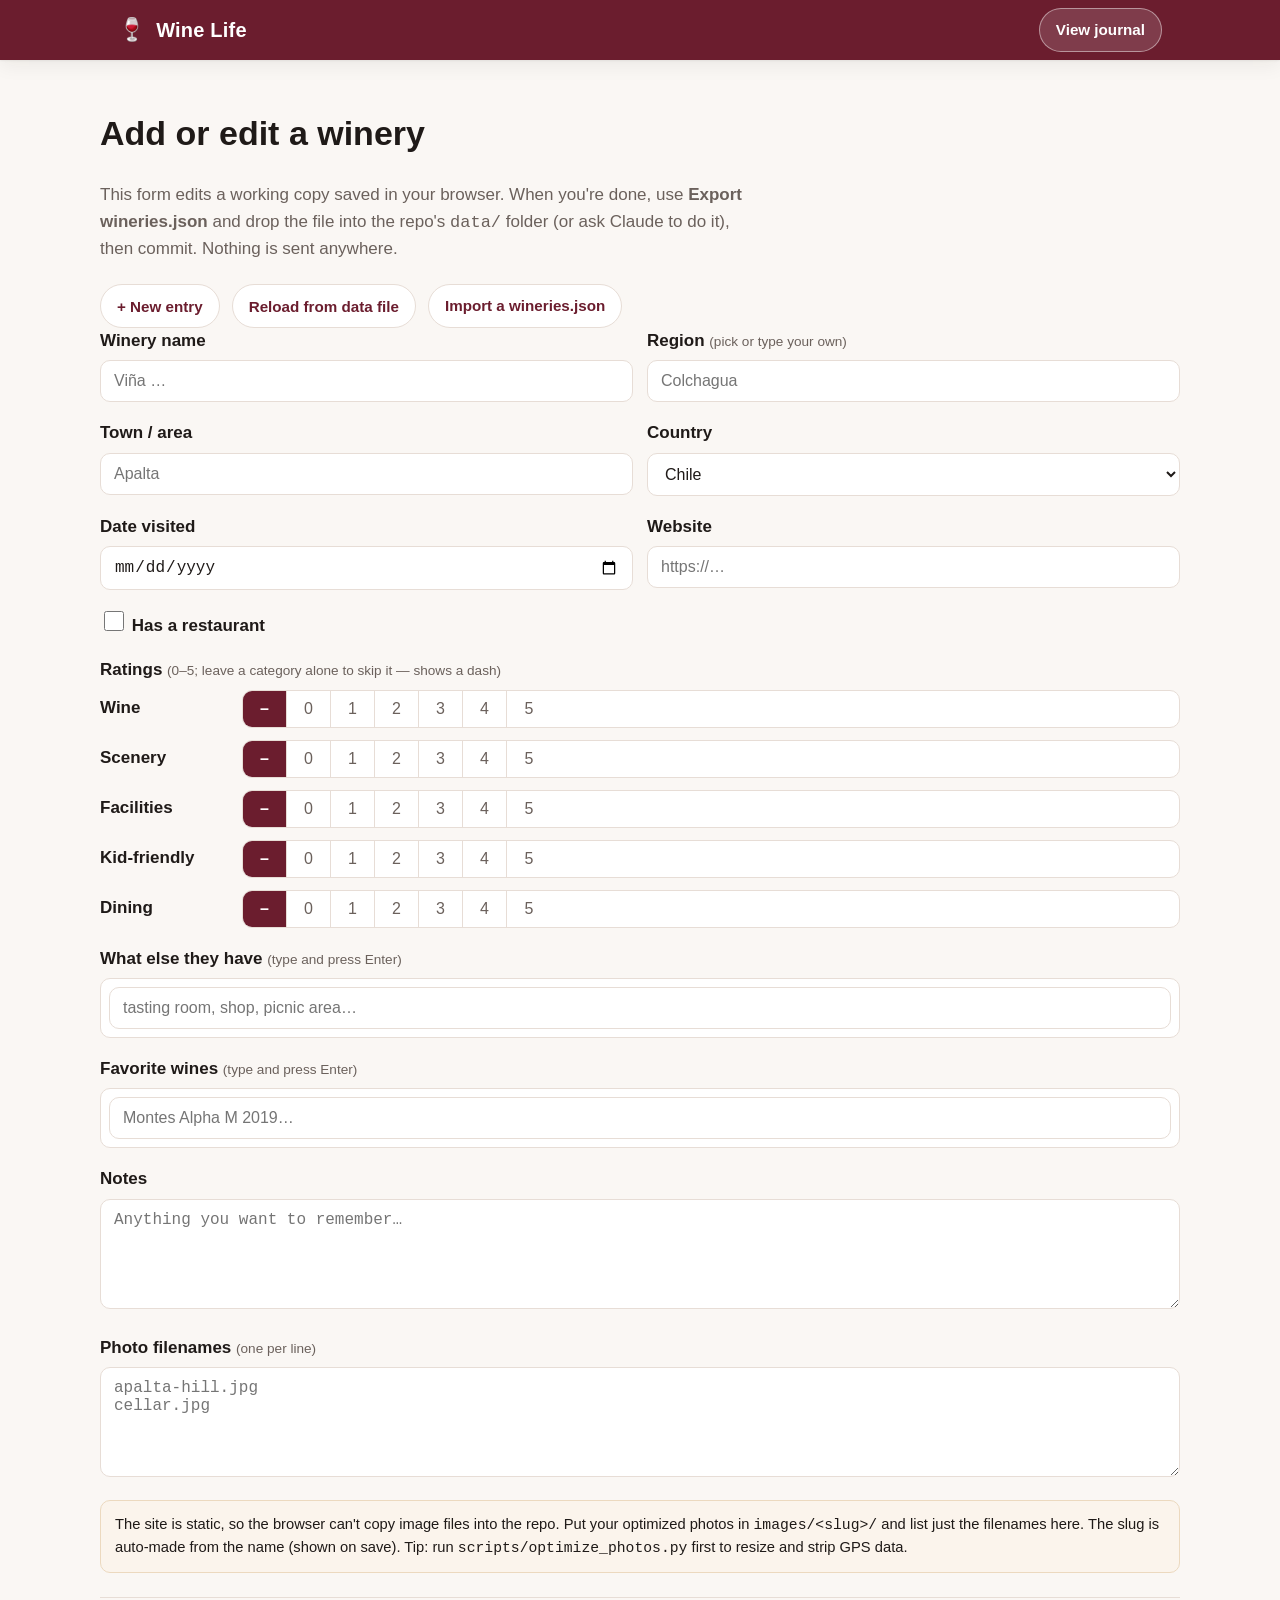
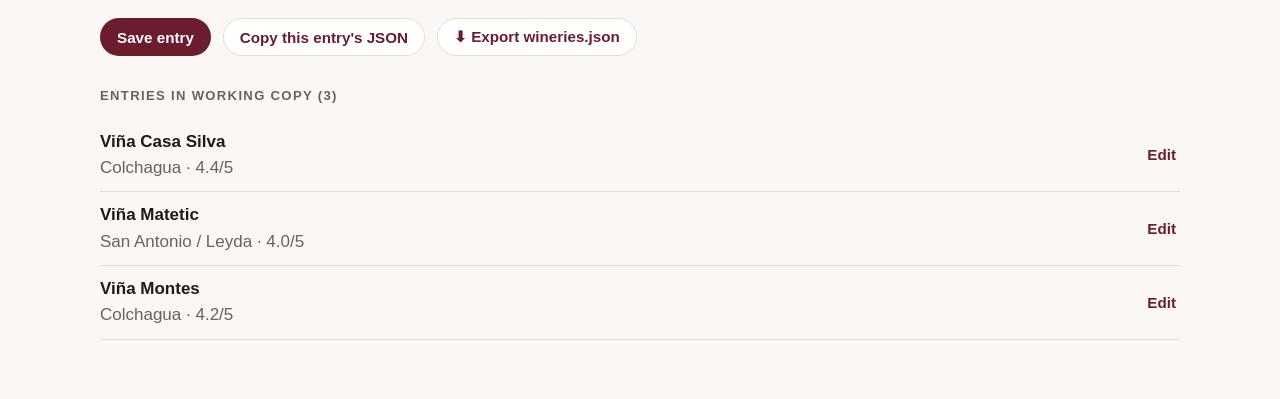
==== editor.html @ b7ec0c11 "Wine Life: personal winery journal (Phase 1 shell) Static GitHub Pages site: card grid with auto-ave" ====
<!DOCTYPE html>
<html lang="en">
<head>
  <meta charset="utf-8" />
  <meta name="viewport" content="width=device-width, initial-scale=1" />
  <meta name="robots" content="noindex, nofollow" />
  <title>Add / Edit — Wine Life</title>
  <link rel="stylesheet" href="css/styles.css" />
</head>
<body>
  <header class="site-header">
    <div class="wrap header-inner">
      <a class="brand" href="index.html">
        <span class="brand-mark">🍷</span>
        <span class="brand-text">Wine Life</span>
      </a>
      <a class="btn btn-ghost" href="index.html">View journal</a>
    </div>
  </header>

  <main class="wrap editor-main">
    <h1>Add or edit a winery</h1>
    <p class="editor-intro">
      This form edits a working copy saved in your browser. When you're done, use
      <strong>Export wineries.json</strong> and drop the file into the repo's
      <code>data/</code> folder (or ask Claude to do it), then commit. Nothing is sent anywhere.
    </p>

    <div class="editor-actions" style="margin-top:0;border-top:none;padding-top:0;">
      <button id="new-btn" class="btn btn-secondary" type="button">+ New entry</button>
      <button id="reload-btn" class="btn btn-secondary" type="button">Reload from data file</button>
      <label class="btn btn-secondary" style="cursor:pointer;">
        Import a wineries.json
        <input id="import-file" type="file" accept="application/json,.json" hidden />
      </label>
    </div>

    <form id="form" autocomplete="off">
      <input type="hidden" id="editing-slug" />

      <div class="field-row">
        <div class="field">
          <label for="f-name">Winery name</label>
          <input id="f-name" type="text" required placeholder="Viña …" />
        </div>
        <div class="field">
          <label for="f-region">Region <span class="hint">(pick or type your own)</span></label>
          <input id="f-region" type="text" list="region-list" placeholder="Colchagua" />
          <datalist id="region-list"></datalist>
        </div>
      </div>

      <div class="field-row">
        <div class="field">
          <label for="f-town">Town / area</label>
          <input id="f-town" type="text" placeholder="Apalta" />
        </div>
        <div class="field">
          <label for="f-country">Country</label>
          <select id="f-country">
            <option value="Chile">Chile</option>
            <option value="Argentina">Argentina</option>
            <option value="Other">Other</option>
          </select>
        </div>
      </div>

      <div class="field-row">
        <div class="field">
          <label for="f-visited">Date visited</label>
          <input id="f-visited" type="date" />
        </div>
        <div class="field">
          <label for="f-website">Website</label>
          <input id="f-website" type="url" placeholder="https://…" />
        </div>
      </div>

      <div class="field">
        <label class="toggle"><input id="f-has-restaurant" type="checkbox" /> Has a restaurant</label>
      </div>

      <div class="field">
        <label>Ratings <span class="hint">(0–5; leave a category alone to skip it — shows a dash)</span></label>
        <div id="ratings"></div>
      </div>

      <div class="field">
        <label for="f-amenities-input">What else they have <span class="hint">(type and press Enter)</span></label>
        <div class="chip-input" id="amenities-chips">
          <input id="f-amenities-input" type="text" placeholder="tasting room, shop, picnic area…" />
        </div>
      </div>

      <div class="field">
        <label for="f-favs-input">Favorite wines <span class="hint">(type and press Enter)</span></label>
        <div class="chip-input" id="favs-chips">
          <input id="f-favs-input" type="text" placeholder="Montes Alpha M 2019…" />
        </div>
      </div>

      <div class="field">
        <label for="f-notes">Notes</label>
        <textarea id="f-notes" placeholder="Anything you want to remember…"></textarea>
      </div>

      <div class="field">
        <label for="f-photos">Photo filenames <span class="hint">(one per line)</span></label>
        <textarea id="f-photos" placeholder="apalta-hill.jpg&#10;cellar.jpg"></textarea>
        <div class="note-box">
          The site is static, so the browser can't copy image files into the repo.
          Put your optimized photos in <code>images/&lt;slug&gt;/</code> and list just the
          filenames here. The slug is auto-made from the name (shown on save).
          Tip: run <code>scripts/optimize_photos.py</code> first to resize and strip GPS data.
        </div>
      </div>

      <div class="editor-actions">
        <button id="save-btn" class="btn btn-primary" type="submit">Save entry</button>
        <button id="copy-entry-btn" class="btn btn-secondary" type="button">Copy this entry's JSON</button>
        <button id="export-btn" class="btn btn-secondary" type="button">⬇ Export wineries.json</button>
        <button id="delete-btn" class="link-btn" type="button" hidden>Delete this entry</button>
      </div>
    </form>

    <section class="list-panel">
      <h3 class="panel-title">Entries in working copy (<span id="entry-count">0</span>)</h3>
      <div id="entry-list"></div>
    </section>
  </main>

  <script src="js/data.js"></script>
  <script src="js/editor.js"></script>
</body>
</html>
---- css/styles.css ----
/* Wine Life - styles. Mobile-first, high-contrast, readable. */

:root {
  --bg: #faf7f4;
  --surface: #ffffff;
  --ink: #1f1a18;
  --muted: #6b615c;
  --line: #e7ddd6;
  --wine: #6b1d2e;       /* deep burgundy */
  --wine-bright: #8c2740;
  --gold: #b08328;
  --good: #4f7a3f;
  --shadow: 0 1px 2px rgba(0,0,0,.06), 0 6px 18px rgba(31,26,24,.06);
  --radius: 14px;
}

* { box-sizing: border-box; }

html { -webkit-text-size-adjust: 100%; }

body {
  margin: 0;
  background: var(--bg);
  color: var(--ink);
  font: 17px/1.55 -apple-system, BlinkMacSystemFont, "Segoe UI", Roboto, Helvetica, Arial, sans-serif;
}

.wrap { width: 100%; max-width: 1080px; margin: 0 auto; padding: 0 18px; }

a { color: var(--wine); }

/* Header / footer ---------------------------------------------------------- */

.site-header {
  position: sticky; top: 0; z-index: 5;
  background: var(--wine);
  color: #fff;
  box-shadow: var(--shadow);
}
.header-inner { display: flex; align-items: center; justify-content: space-between; height: 60px; }
.brand { display: inline-flex; align-items: center; gap: 10px; color: #fff; text-decoration: none; font-weight: 700; font-size: 1.25rem; letter-spacing: .2px; }
.brand-mark { font-size: 1.4rem; }
.btn { display: inline-flex; align-items: center; gap: 6px; border-radius: 999px; padding: 9px 16px; font-weight: 600; font-size: .95rem; text-decoration: none; cursor: pointer; border: 1px solid transparent; }
.btn-ghost { background: rgba(255,255,255,.14); color: #fff; border-color: rgba(255,255,255,.45); }
.btn-ghost:hover { background: rgba(255,255,255,.24); }
.btn-primary { background: var(--wine); color: #fff; }
.btn-primary:hover { background: var(--wine-bright); }
.btn-secondary { background: #fff; color: var(--wine); border-color: var(--line); }

.site-footer { margin: 48px 0 28px; color: var(--muted); font-size: .9rem; text-align: center; }

/* Controls ----------------------------------------------------------------- */

.controls { margin: 22px 0 8px; }
.search {
  width: 100%; padding: 13px 15px; font-size: 1.05rem;
  border: 1px solid var(--line); border-radius: var(--radius);
  background: var(--surface); color: var(--ink); box-shadow: var(--shadow);
}
.search:focus, select:focus, input:focus, textarea:focus { outline: 3px solid rgba(140,39,64,.25); outline-offset: 1px; }

.control-row { display: flex; flex-wrap: wrap; gap: 12px; margin-top: 12px; }
.control { display: flex; flex-direction: column; gap: 4px; font-size: .8rem; color: var(--muted); font-weight: 600; }
.control select {
  font-size: 1rem; padding: 9px 11px; border: 1px solid var(--line);
  border-radius: 10px; background: var(--surface); color: var(--ink); min-width: 120px;
}

.result-count { color: var(--muted); font-size: .9rem; margin: 14px 2px 10px; }
.empty, .load-error { color: var(--muted); padding: 30px 4px; }
.load-error { color: var(--wine); }

/* Grid --------------------------------------------------------------------- */

.grid { display: grid; grid-template-columns: 1fr; gap: 16px; }
@media (min-width: 620px) { .grid { grid-template-columns: 1fr 1fr; } }
@media (min-width: 920px) { .grid { grid-template-columns: 1fr 1fr 1fr; } }

.card {
  display: flex; flex-direction: column; background: var(--surface);
  border: 1px solid var(--line); border-radius: var(--radius);
  overflow: hidden; text-decoration: none; color: inherit;
  box-shadow: var(--shadow); transition: transform .08s ease, box-shadow .12s ease;
}
.card:hover { transform: translateY(-2px); box-shadow: 0 2px 4px rgba(0,0,0,.08), 0 12px 26px rgba(31,26,24,.10); }

.thumb { aspect-ratio: 16 / 10; background: #efe7e1; display: flex; align-items: center; justify-content: center; }
.thumb img { width: 100%; height: 100%; object-fit: cover; display: block; }
.thumb-empty {
  background: linear-gradient(135deg, var(--wine), var(--wine-bright));
  color: rgba(255,255,255,.92); font-size: 2.6rem; font-weight: 700;
}

.card-body { padding: 14px 15px 16px; display: flex; flex-direction: column; gap: 8px; }
.card-top { display: flex; align-items: flex-start; justify-content: space-between; gap: 10px; }
.card-name { font-size: 1.15rem; margin: 0; line-height: 1.25; }
.card-score { display: flex; align-items: baseline; gap: 2px; color: var(--wine); font-weight: 800; }
.card-score-num { font-size: 1.5rem; }
.card-score-max { font-size: .85rem; color: var(--muted); font-weight: 600; }
.card-meta { margin: 0; color: var(--muted); font-size: .9rem; }

.card-mini { display: flex; flex-wrap: wrap; gap: 6px; margin-top: 2px; }
.mini-chip { display: inline-flex; align-items: center; gap: 4px; background: #f4ece8; border-radius: 8px; padding: 3px 7px; font-size: .8rem; }
.mini-chip-label { color: var(--muted); font-weight: 700; }
.mini-chip-val { font-weight: 700; color: var(--ink); }

/* Detail ------------------------------------------------------------------- */

#detail-view { padding-bottom: 20px; }
.back-link { display: inline-block; margin: 20px 0 8px; font-weight: 600; text-decoration: none; }
.back-link:hover { text-decoration: underline; }

.detail-head { display: flex; align-items: flex-start; justify-content: space-between; gap: 18px; flex-wrap: wrap; margin: 6px 0 18px; }
.detail-name { margin: 0; font-size: 2rem; line-height: 1.15; }
.detail-meta { margin: 6px 0 2px; color: var(--muted); font-size: 1.05rem; }
.detail-sub { margin: 4px 0 0; color: var(--muted); font-size: .92rem; }
.detail-score {
  background: var(--surface); border: 1px solid var(--line); border-radius: var(--radius);
  padding: 12px 18px; text-align: center; box-shadow: var(--shadow); min-width: 92px;
}
.detail-score-num { font-size: 2.4rem; font-weight: 800; color: var(--wine); }
.detail-score-max { font-size: .95rem; color: var(--muted); font-weight: 600; }
.detail-score-label { display: block; font-size: .72rem; letter-spacing: .12em; text-transform: uppercase; color: var(--muted); margin-top: 2px; }

.panel { background: var(--surface); border: 1px solid var(--line); border-radius: var(--radius); padding: 16px 18px; margin-bottom: 16px; box-shadow: var(--shadow); }
.panel-title { margin: 0 0 12px; font-size: .82rem; letter-spacing: .1em; text-transform: uppercase; color: var(--muted); }
.detail-cols { display: grid; gap: 16px; }
@media (min-width: 720px) { .detail-cols { grid-template-columns: 1fr 1fr; } }

.rating-row { display: grid; grid-template-columns: 120px 1fr 28px; align-items: center; gap: 12px; padding: 6px 0; }
.rating-label { font-weight: 600; }
.rating-track { height: 12px; background: #efe7e1; border-radius: 999px; overflow: hidden; }
.rating-track-empty { background: repeating-linear-gradient(90deg, #efe7e1, #efe7e1 6px, #e7ddd6 6px, #e7ddd6 12px); }
.rating-fill { height: 100%; background: linear-gradient(90deg, var(--wine), var(--gold)); border-radius: 999px; }
.rating-num { text-align: right; font-weight: 700; }
.rating-na { color: var(--muted); font-style: italic; }

.tags { display: flex; flex-wrap: wrap; gap: 8px; }
.tag { background: #f4ece8; color: var(--ink); border-radius: 999px; padding: 5px 12px; font-size: .9rem; }
.fav-list { margin: 0; padding-left: 20px; }
.fav-list li { margin: 4px 0; }
.notes-text { margin: 0; white-space: pre-wrap; line-height: 1.6; }
.muted { color: var(--muted); margin: 0; }

.gallery { display: grid; grid-template-columns: repeat(auto-fill, minmax(140px, 1fr)); gap: 10px; }
.gallery-img { width: 100%; aspect-ratio: 1 / 1; object-fit: cover; border-radius: 10px; cursor: zoom-in; border: 1px solid var(--line); }

/* Lightbox ----------------------------------------------------------------- */

.lightbox { position: fixed; inset: 0; background: rgba(20,12,14,.9); display: flex; align-items: center; justify-content: center; z-index: 20; padding: 24px; }
.lightbox img { max-width: 100%; max-height: 90vh; border-radius: 8px; }
.lightbox-close { position: absolute; top: 16px; right: 20px; background: none; border: none; color: #fff; font-size: 2.4rem; line-height: 1; cursor: pointer; }

/* Editor ------------------------------------------------------------------- */

.editor-main { padding: 24px 0 60px; }
.editor-intro { color: var(--muted); margin: 6px 0 22px; max-width: 70ch; }
.field { margin-bottom: 18px; }
.field > label { display: block; font-weight: 600; margin-bottom: 6px; }
.field .hint { color: var(--muted); font-size: .85rem; font-weight: 400; }
.field input[type="text"], .field input[type="url"], .field input[type="date"], .field textarea, .field select {
  width: 100%; padding: 11px 13px; font-size: 1rem; border: 1px solid var(--line);
  border-radius: 10px; background: var(--surface); color: var(--ink);
}
.field textarea { min-height: 110px; resize: vertical; }
.field-row { display: grid; gap: 14px; }
@media (min-width: 640px) { .field-row { grid-template-columns: 1fr 1fr; } }

.seg { display: inline-flex; border: 1px solid var(--line); border-radius: 10px; overflow: hidden; background: var(--surface); }
.seg button { border: none; background: none; padding: 9px 14px; font-size: 1rem; cursor: pointer; color: var(--muted); border-right: 1px solid var(--line); min-width: 44px; }
.seg button:last-child { border-right: none; }
.seg button.on { background: var(--wine); color: #fff; font-weight: 700; }

.rating-field { display: grid; grid-template-columns: 130px 1fr; align-items: center; gap: 12px; margin-bottom: 12px; }
.rating-field > span { font-weight: 600; }

.chip-input { display: flex; flex-wrap: wrap; gap: 8px; align-items: center; border: 1px solid var(--line); border-radius: 10px; padding: 8px; background: var(--surface); }
.chip-input input { border: none; outline: none; flex: 1; min-width: 140px; font-size: 1rem; padding: 4px; background: none; }
.chip { background: #f4ece8; border-radius: 999px; padding: 4px 10px; font-size: .9rem; display: inline-flex; gap: 6px; align-items: center; }
.chip button { border: none; background: none; cursor: pointer; color: var(--muted); font-size: 1rem; line-height: 1; }

.toggle { display: inline-flex; align-items: center; gap: 10px; font-weight: 600; }
.toggle input { width: 20px; height: 20px; }

.editor-actions { display: flex; flex-wrap: wrap; gap: 12px; margin-top: 24px; padding-top: 20px; border-top: 1px solid var(--line); }
.list-panel { margin-top: 30px; }
.entry-row { display: flex; align-items: center; justify-content: space-between; gap: 10px; padding: 10px 0; border-bottom: 1px solid var(--line); }
.entry-row .entry-actions { display: flex; gap: 8px; }
.link-btn { background: none; border: none; color: var(--wine); cursor: pointer; font-weight: 600; font-size: .95rem; padding: 4px; }
.json-out { width: 100%; min-height: 120px; font-family: ui-monospace, SFMono-Regular, Menlo, monospace; font-size: .85rem; }
.note-box { background: #fbf4ec; border: 1px solid #ecd9bf; border-radius: 10px; padding: 12px 14px; font-size: .92rem; margin: 14px 0; }

@media (prefers-reduced-motion: reduce) { * { transition: none !important; } }
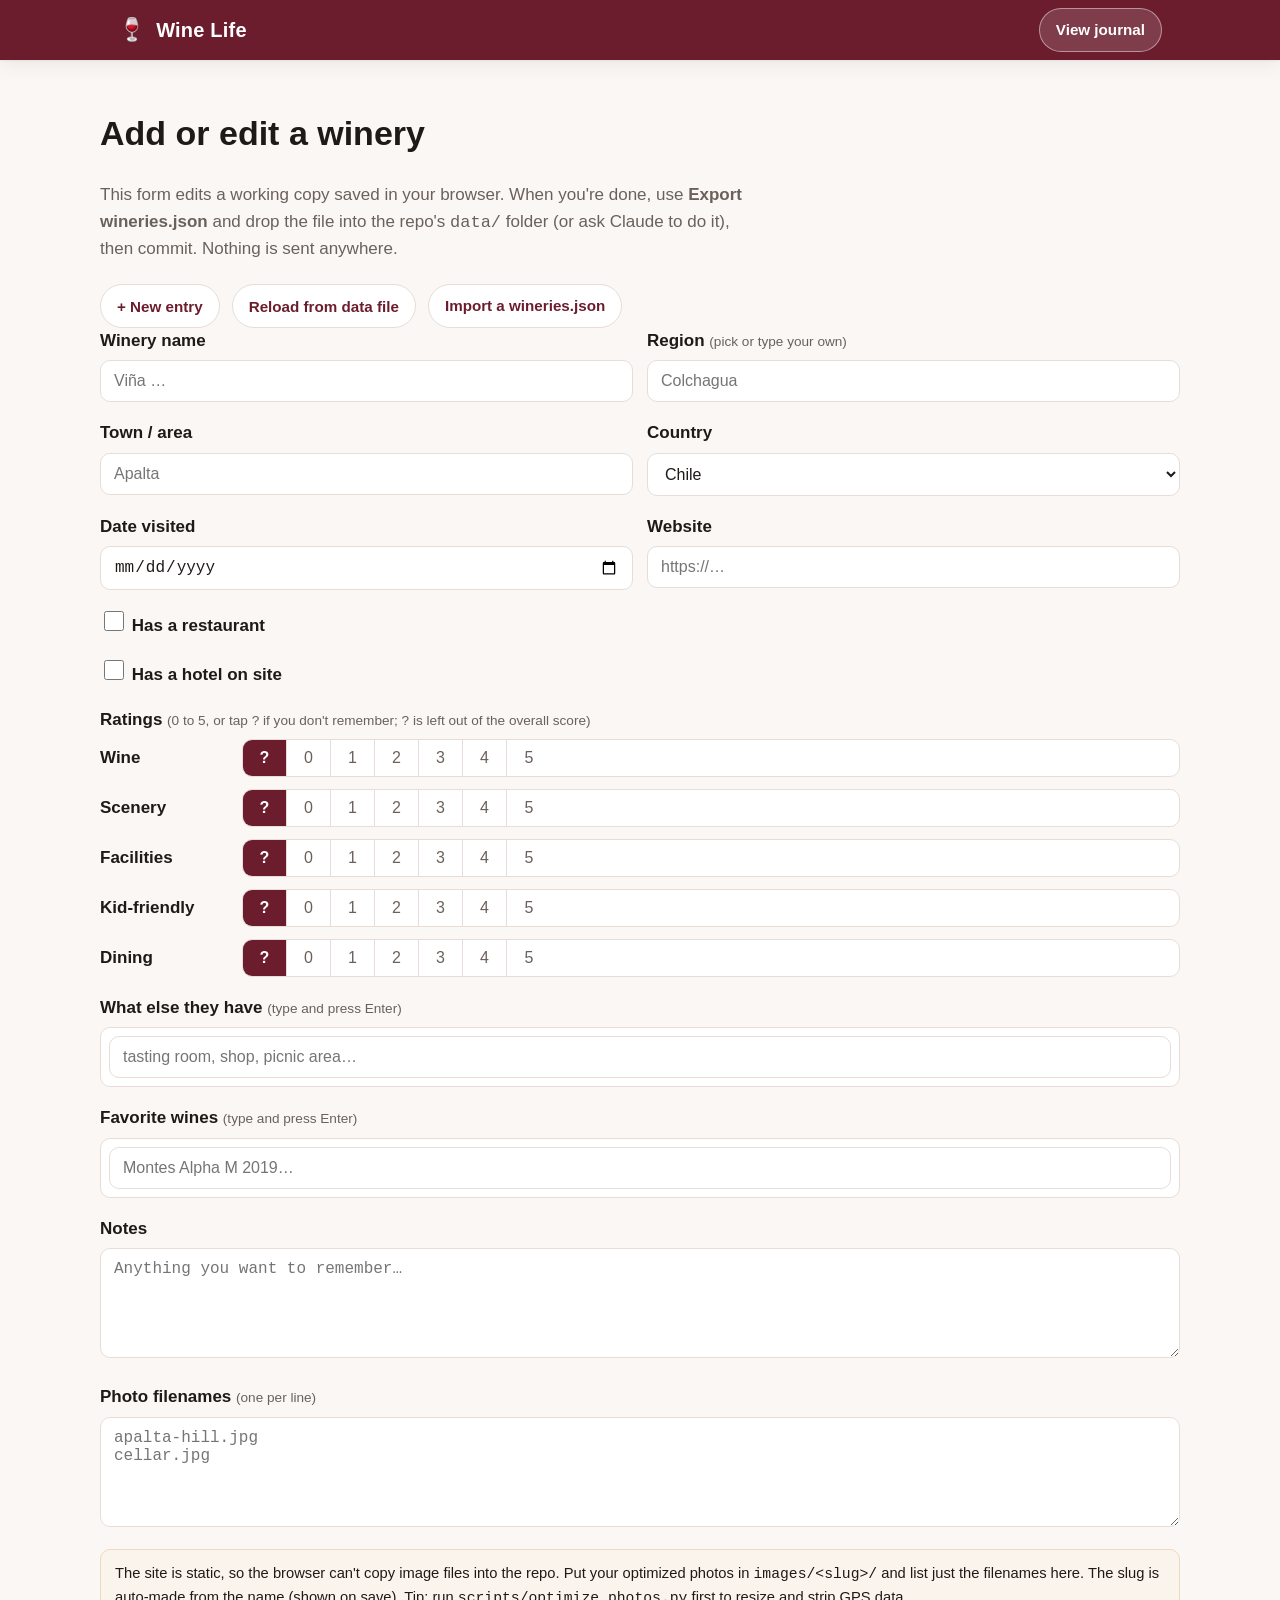
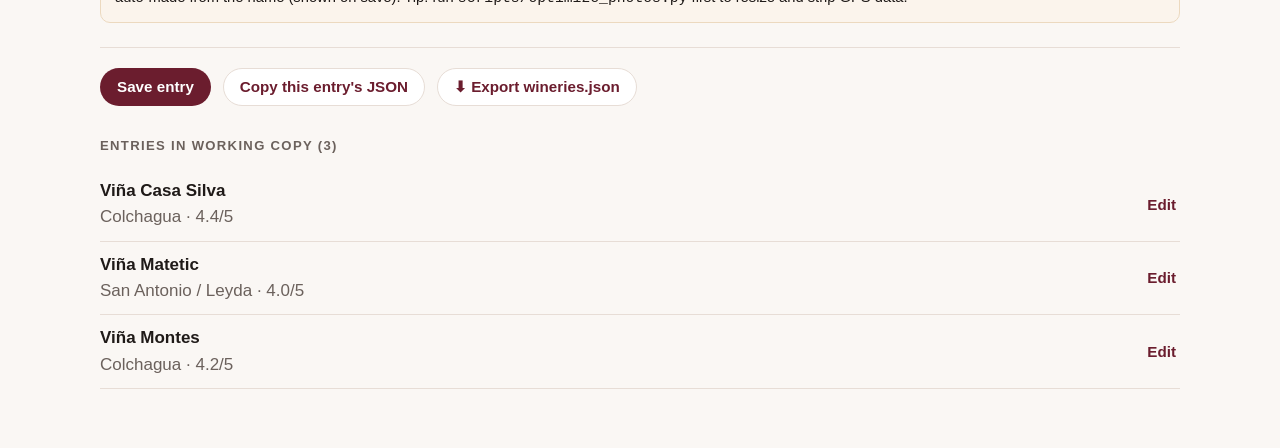
==== commit 187a1b34: "Add hotel filter, full category labels, '?' unknown rating, drop footer - New hasHotel field + Hotel" ====
--- a/editor.html
+++ b/editor.html
@@ -81,7 +81,11 @@
       </div>
 
       <div class="field">
-        <label>Ratings <span class="hint">(0–5; leave a category alone to skip it — shows a dash)</span></label>
+        <label class="toggle"><input id="f-has-hotel" type="checkbox" /> Has a hotel on site</label>
+      </div>
+
+      <div class="field">
+        <label>Ratings <span class="hint">(0 to 5, or tap ? if you don't remember; ? is left out of the overall score)</span></label>
         <div id="ratings"></div>
       </div>
 
--- a/css/styles.css
+++ b/css/styles.css
@@ -16,6 +16,9 @@
 
 * { box-sizing: border-box; }
 
+/* The hidden attribute must always win over class display rules (e.g. .lightbox). */
+[hidden] { display: none !important; }
+
 html { -webkit-text-size-adjust: 100%; }
 
 body {
@@ -99,10 +102,14 @@
 .card-score-max { font-size: .85rem; color: var(--muted); font-weight: 600; }
 .card-meta { margin: 0; color: var(--muted); font-size: .9rem; }
 
-.card-mini { display: flex; flex-wrap: wrap; gap: 6px; margin-top: 2px; }
-.mini-chip { display: inline-flex; align-items: center; gap: 4px; background: #f4ece8; border-radius: 8px; padding: 3px 7px; font-size: .8rem; }
-.mini-chip-label { color: var(--muted); font-weight: 700; }
-.mini-chip-val { font-weight: 700; color: var(--ink); }
+.card-mini { display: flex; flex-wrap: wrap; gap: 6px; margin-top: 4px; }
+.mini-chip { display: inline-flex; align-items: center; gap: 5px; background: #f4ece8; border-radius: 8px; padding: 3px 9px; font-size: .82rem; }
+.mini-chip-label { color: var(--muted); font-weight: 600; }
+.mini-chip-val { font-weight: 800; color: var(--wine); }
+.mini-chip-muted .mini-chip-val { color: var(--muted); }
+
+.badges { display: flex; flex-wrap: wrap; gap: 8px; margin-top: 10px; }
+.badge { background: #f4ece8; border-radius: 999px; padding: 5px 13px; font-size: .9rem; font-weight: 600; }
 
 /* Detail ------------------------------------------------------------------- */
 
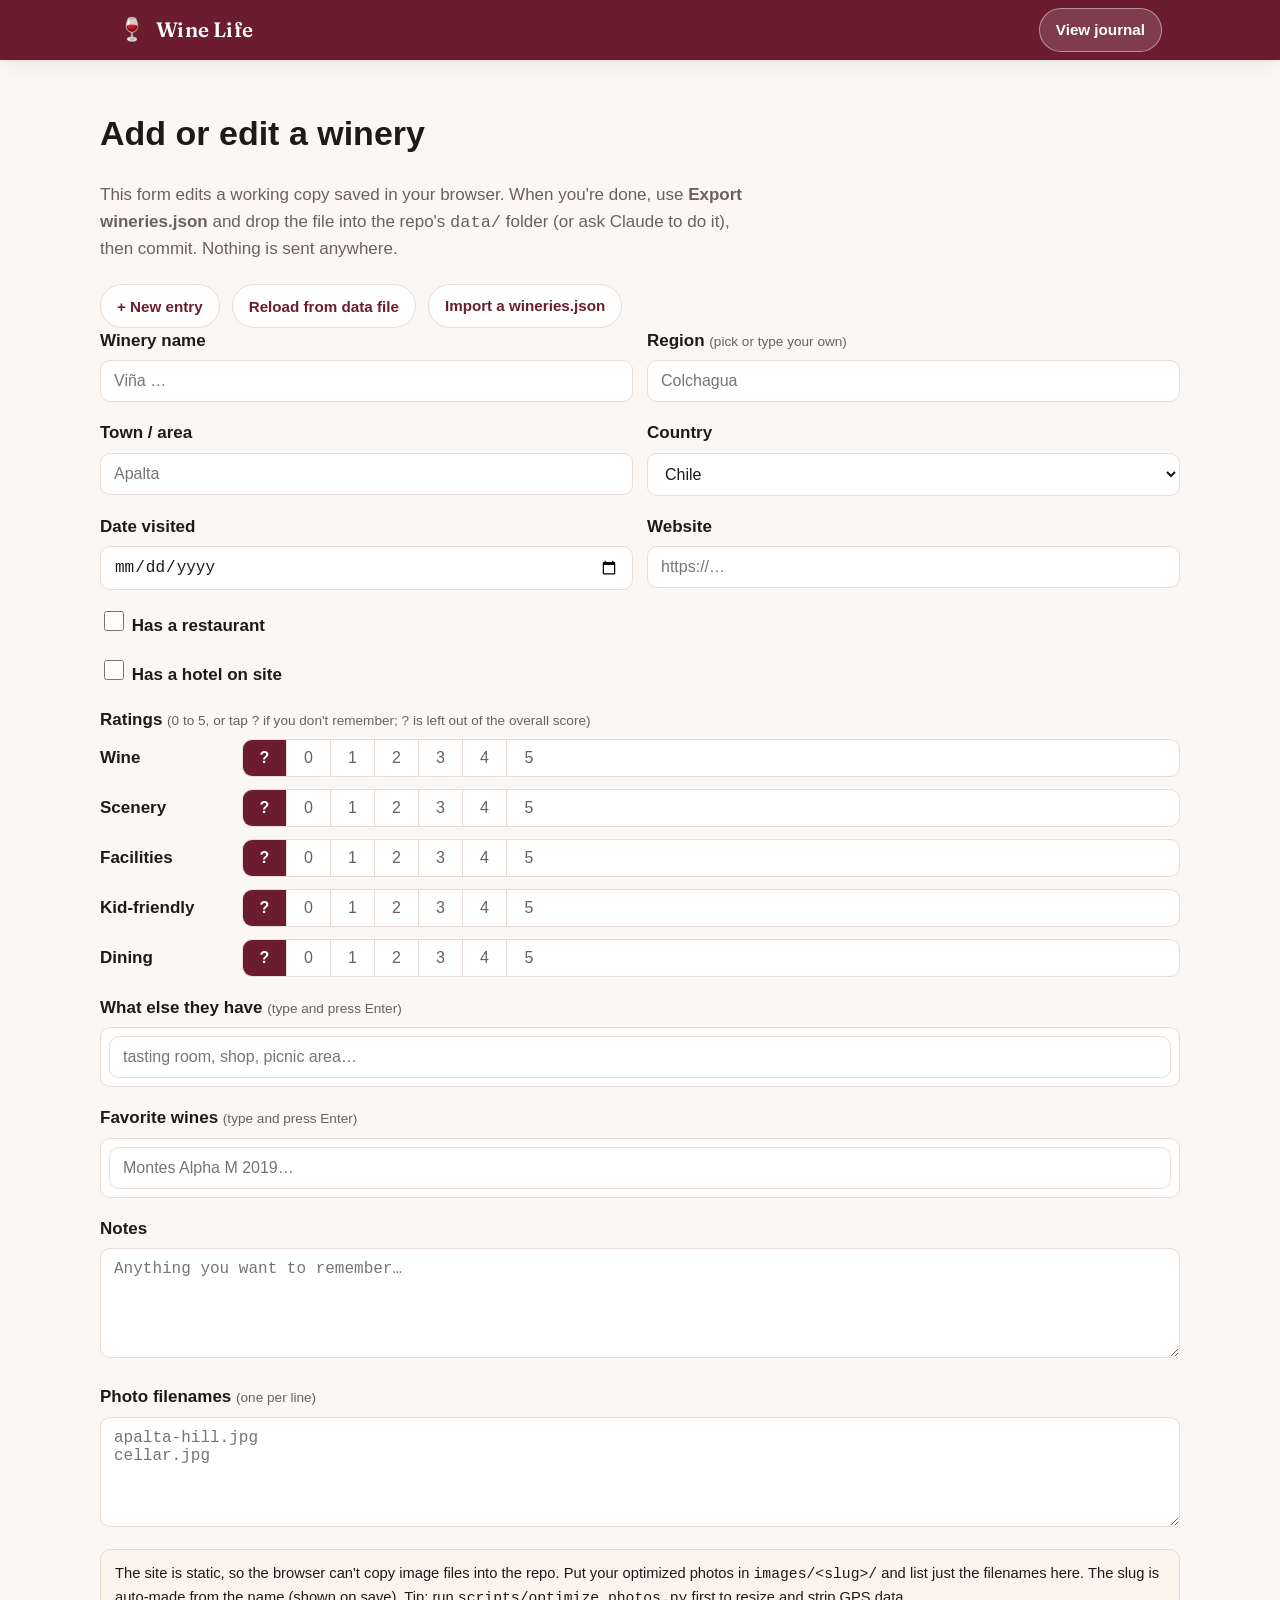
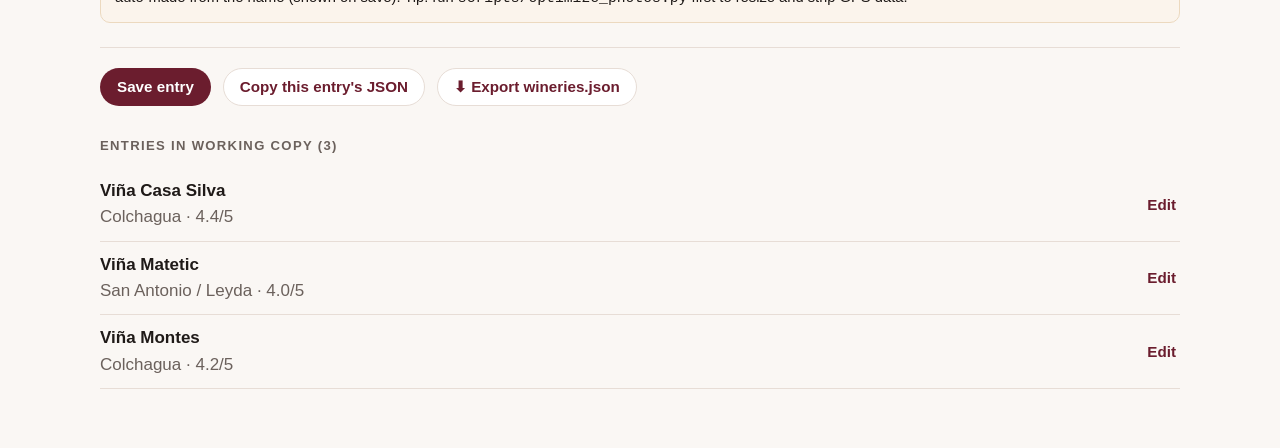
==== commit 89d1366f: "Design upgrades: photo-hero cards, editorial polish, radar chart, map view - Photo-hero cards: full-" ====
--- a/editor.html
+++ b/editor.html
@@ -5,6 +5,9 @@
   <meta name="viewport" content="width=device-width, initial-scale=1" />
   <meta name="robots" content="noindex, nofollow" />
   <title>Add / Edit — Wine Life</title>
+  <link rel="preconnect" href="https://fonts.googleapis.com" />
+  <link rel="preconnect" href="https://fonts.gstatic.com" crossorigin />
+  <link rel="stylesheet" href="https://fonts.googleapis.com/css2?family=Fraunces:opsz,wght@9..144,500;9..144,600;9..144,700&display=swap" />
   <link rel="stylesheet" href="css/styles.css" />
 </head>
 <body>
--- a/css/styles.css
+++ b/css/styles.css
@@ -12,6 +12,8 @@
   --good: #4f7a3f;
   --shadow: 0 1px 2px rgba(0,0,0,.06), 0 6px 18px rgba(31,26,24,.06);
   --radius: 14px;
+  --accent: var(--wine);
+  --display: "Fraunces", "Iowan Old Style", "Palatino Linotype", Palatino, Georgia, serif;
 }
 
 * { box-sizing: border-box; }
@@ -41,7 +43,8 @@
   box-shadow: var(--shadow);
 }
 .header-inner { display: flex; align-items: center; justify-content: space-between; height: 60px; }
-.brand { display: inline-flex; align-items: center; gap: 10px; color: #fff; text-decoration: none; font-weight: 700; font-size: 1.25rem; letter-spacing: .2px; }
+.brand { display: inline-flex; align-items: center; gap: 10px; color: #fff; text-decoration: none; font-weight: 700; font-size: 1.3rem; letter-spacing: .2px; }
+.brand-text { font-family: var(--display); font-weight: 600; }
 .brand-mark { font-size: 1.4rem; }
 .btn { display: inline-flex; align-items: center; gap: 6px; border-radius: 999px; padding: 9px 16px; font-weight: 600; font-size: .95rem; text-decoration: none; cursor: pointer; border: 1px solid transparent; }
 .btn-ghost { background: rgba(255,255,255,.14); color: #fff; border-color: rgba(255,255,255,.45); }
@@ -55,11 +58,16 @@
 /* Controls ----------------------------------------------------------------- */
 
 .controls { margin: 22px 0 8px; }
+.controls-top { display: flex; gap: 12px; align-items: stretch; }
 .search {
-  width: 100%; padding: 13px 15px; font-size: 1.05rem;
+  flex: 1; min-width: 0; padding: 13px 15px; font-size: 1.05rem;
   border: 1px solid var(--line); border-radius: var(--radius);
   background: var(--surface); color: var(--ink); box-shadow: var(--shadow);
 }
+
+.view-toggle { display: inline-flex; background: var(--surface); border: 1px solid var(--line); border-radius: var(--radius); padding: 3px; box-shadow: var(--shadow); }
+.view-btn { border: none; background: none; padding: 0 16px; border-radius: 11px; font-size: .95rem; font-weight: 600; color: var(--muted); cursor: pointer; }
+.view-btn.on { background: var(--wine); color: #fff; }
 .search:focus, select:focus, input:focus, textarea:focus { outline: 3px solid rgba(140,39,64,.25); outline-offset: 1px; }
 
 .control-row { display: flex; flex-wrap: wrap; gap: 12px; margin-top: 12px; }
@@ -87,20 +95,28 @@
 }
 .card:hover { transform: translateY(-2px); box-shadow: 0 2px 4px rgba(0,0,0,.08), 0 12px 26px rgba(31,26,24,.10); }
 
-.thumb { aspect-ratio: 16 / 10; background: #efe7e1; display: flex; align-items: center; justify-content: center; }
-.thumb img { width: 100%; height: 100%; object-fit: cover; display: block; }
-.thumb-empty {
-  background: linear-gradient(135deg, var(--wine), var(--wine-bright));
-  color: rgba(255,255,255,.92); font-size: 2.6rem; font-weight: 700;
-}
-
-.card-body { padding: 14px 15px 16px; display: flex; flex-direction: column; gap: 8px; }
-.card-top { display: flex; align-items: flex-start; justify-content: space-between; gap: 10px; }
-.card-name { font-size: 1.15rem; margin: 0; line-height: 1.25; }
-.card-score { display: flex; align-items: baseline; gap: 2px; color: var(--wine); font-weight: 800; }
-.card-score-num { font-size: 1.5rem; }
-.card-score-max { font-size: .85rem; color: var(--muted); font-weight: 600; }
-.card-meta { margin: 0; color: var(--muted); font-size: .9rem; }
+/* Photo-hero: full-bleed image with name + score over a gradient scrim. */
+.card-hero { position: relative; aspect-ratio: 16 / 11; background: #efe7e1; overflow: hidden; }
+.card-hero-img { position: absolute; inset: 0; width: 100%; height: 100%; object-fit: cover; display: block; }
+.card-hero-empty { background: linear-gradient(135deg, var(--accent), color-mix(in srgb, var(--accent) 62%, #000)); }
+.card-hero-letter {
+  position: absolute; inset: 0; display: flex; align-items: center; justify-content: center;
+  font-family: var(--display); font-size: 4rem; font-weight: 600; color: rgba(255,255,255,.92);
+}
+.card-hero-scrim { position: absolute; inset: 0; background: linear-gradient(to top, rgba(20,12,14,.82) 0%, rgba(20,12,14,.32) 38%, rgba(20,12,14,0) 64%); }
+.card-hero-badge { position: absolute; top: 10px; right: 10px; display: grid; place-items: center; }
+.card-hero-text { position: absolute; left: 14px; right: 64px; bottom: 11px; color: #fff; }
+.card-name { font-family: var(--display); font-size: 1.32rem; font-weight: 600; margin: 0; line-height: 1.18; color: #fff; text-shadow: 0 1px 6px rgba(0,0,0,.4); }
+.card-meta { margin: 3px 0 0; color: rgba(255,255,255,.85); font-size: .88rem; text-shadow: 0 1px 4px rgba(0,0,0,.4); }
+
+.card-body { padding: 12px 14px 14px; }
+
+/* Score ring gauge ---------------------------------------------------------- */
+.ring-track { stroke: rgba(120,90,80,.18); }
+.card-hero-badge .ring-track { stroke: rgba(255,255,255,.35); }
+.card-hero-badge .ring { filter: drop-shadow(0 1px 3px rgba(0,0,0,.4)); }
+.ring-text { font-weight: 800; font-size: 16px; fill: var(--ink); }
+.card-hero-badge .ring-text { fill: #fff; }
 
 .card-mini { display: flex; flex-wrap: wrap; gap: 6px; margin-top: 4px; }
 .mini-chip { display: inline-flex; align-items: center; gap: 5px; background: #f4ece8; border-radius: 8px; padding: 3px 9px; font-size: .82rem; }
@@ -118,16 +134,29 @@
 .back-link:hover { text-decoration: underline; }
 
 .detail-head { display: flex; align-items: flex-start; justify-content: space-between; gap: 18px; flex-wrap: wrap; margin: 6px 0 18px; }
-.detail-name { margin: 0; font-size: 2rem; line-height: 1.15; }
+.detail-name { margin: 0; font-family: var(--display); font-weight: 600; font-size: 2.2rem; line-height: 1.12; }
 .detail-meta { margin: 6px 0 2px; color: var(--muted); font-size: 1.05rem; }
 .detail-sub { margin: 4px 0 0; color: var(--muted); font-size: .92rem; }
 .detail-score {
   background: var(--surface); border: 1px solid var(--line); border-radius: var(--radius);
-  padding: 12px 18px; text-align: center; box-shadow: var(--shadow); min-width: 92px;
-}
-.detail-score-num { font-size: 2.4rem; font-weight: 800; color: var(--wine); }
-.detail-score-max { font-size: .95rem; color: var(--muted); font-weight: 600; }
-.detail-score-label { display: block; font-size: .72rem; letter-spacing: .12em; text-transform: uppercase; color: var(--muted); margin-top: 2px; }
+  padding: 14px 18px 10px; text-align: center; box-shadow: var(--shadow);
+  display: flex; flex-direction: column; align-items: center; gap: 4px;
+}
+.detail-score .ring-text { font-size: 26px; }
+.detail-score-label { font-size: .72rem; letter-spacing: .12em; text-transform: uppercase; color: var(--muted); }
+
+/* Ratings: radar + bars ----------------------------------------------------- */
+.ratings-grid { display: grid; gap: 18px; align-items: center; }
+@media (min-width: 680px) { .ratings-grid { grid-template-columns: minmax(0, 330px) 1fr; } }
+.radar-box { display: flex; justify-content: center; }
+.radar { width: 100%; max-width: 330px; }
+.radar-grid { stroke: var(--line); stroke-width: 1; }
+.radar-spoke { stroke: var(--line); stroke-width: 1; }
+.radar-axis { font-size: 12px; font-weight: 600; fill: var(--muted); }
+.radar-axis-muted { fill: #c4b8b0; }
+.radar-area { fill: color-mix(in srgb, var(--accent) 26%, transparent); stroke: var(--accent); stroke-width: 2; stroke-linejoin: round; }
+.radar-dot { fill: var(--accent); }
+.rating-bars { min-width: 0; }
 
 .panel { background: var(--surface); border: 1px solid var(--line); border-radius: var(--radius); padding: 16px 18px; margin-bottom: 16px; box-shadow: var(--shadow); }
 .panel-title { margin: 0 0 12px; font-size: .82rem; letter-spacing: .1em; text-transform: uppercase; color: var(--muted); }
@@ -157,6 +186,17 @@
 .lightbox { position: fixed; inset: 0; background: rgba(20,12,14,.9); display: flex; align-items: center; justify-content: center; z-index: 20; padding: 24px; }
 .lightbox img { max-width: 100%; max-height: 90vh; border-radius: 8px; }
 .lightbox-close { position: absolute; top: 16px; right: 20px; background: none; border: none; color: #fff; font-size: 2.4rem; line-height: 1; cursor: pointer; }
+
+/* Map ---------------------------------------------------------------------- */
+
+.map-wrap { position: relative; margin-top: 4px; }
+.map { height: 64vh; min-height: 420px; border-radius: var(--radius); border: 1px solid var(--line); box-shadow: var(--shadow); overflow: hidden; z-index: 0; }
+.map-note { position: absolute; top: 16px; left: 50%; transform: translateX(-50%); z-index: 1; background: var(--surface); border: 1px solid var(--line); border-radius: 999px; padding: 9px 16px; font-size: .92rem; color: var(--muted); box-shadow: var(--shadow); }
+.leaflet-popup-content .pin { font: inherit; min-width: 150px; }
+.pin strong { font-family: var(--display); font-size: 1.05rem; }
+.pin-meta { color: var(--muted); font-size: .85rem; margin-top: 2px; }
+.pin-score { font-weight: 700; color: var(--wine); margin-top: 4px; }
+.pin-link { display: inline-block; margin-top: 6px; font-weight: 600; text-decoration: none; }
 
 /* Editor ------------------------------------------------------------------- */
 
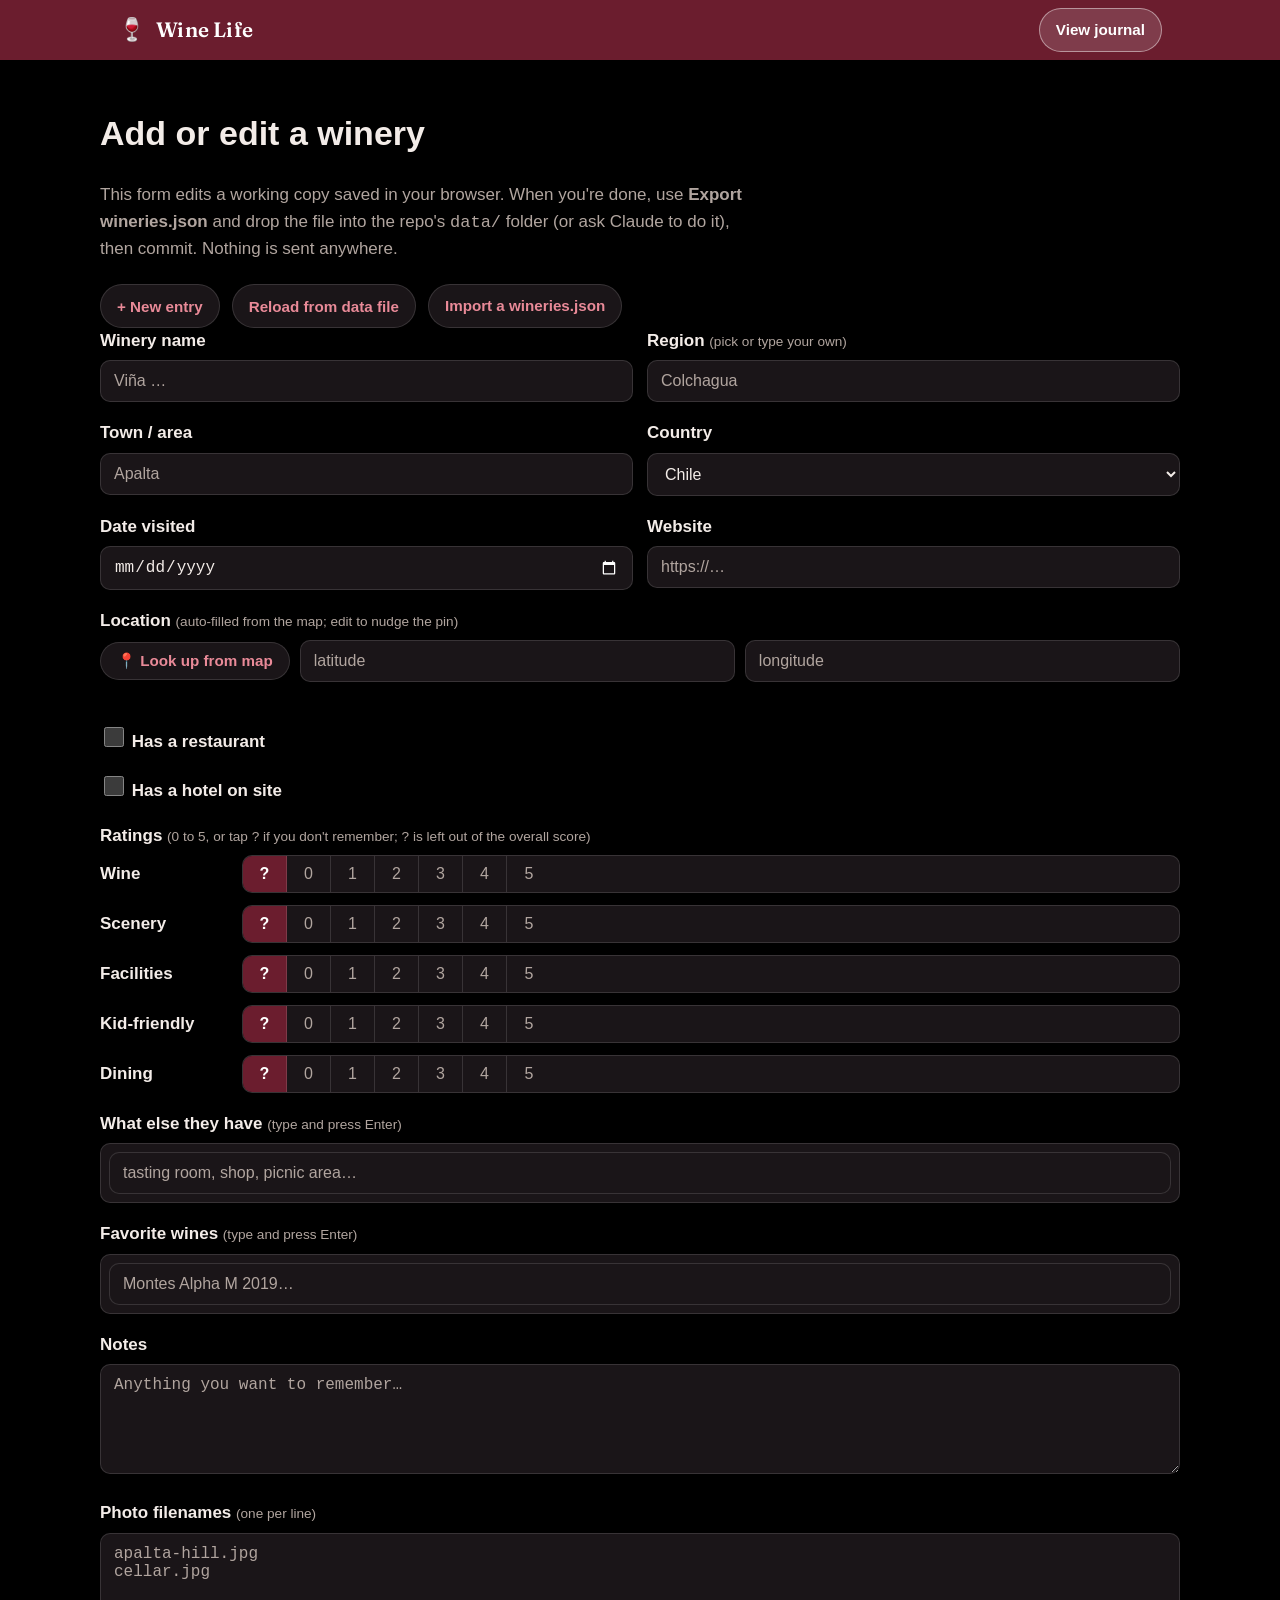
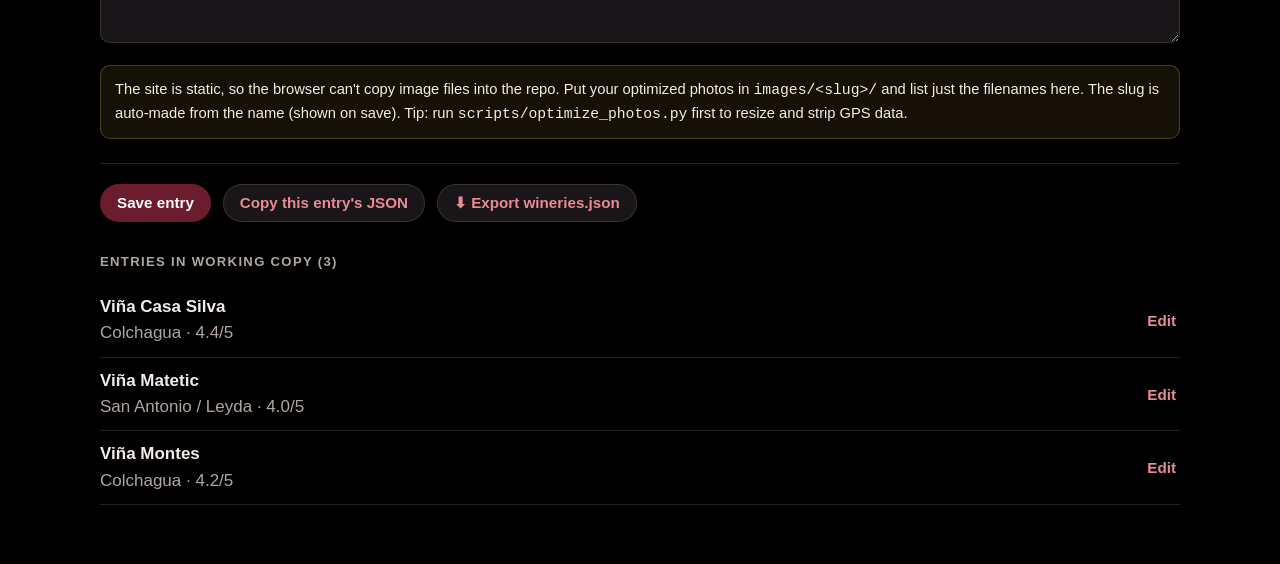
==== commit 50fd9dd6: "Auto-pull location from OpenStreetMap (and photo GPS in Phase 2) - WL.geocode/geocodeWinery: look up" ====
--- a/editor.html
+++ b/editor.html
@@ -80,6 +80,16 @@
       </div>
 
       <div class="field">
+        <label>Location <span class="hint">(auto-filled from the map; edit to nudge the pin)</span></label>
+        <div class="geo-row">
+          <button id="geo-btn" class="btn btn-secondary" type="button">📍 Look up from map</button>
+          <input id="f-lat" type="text" inputmode="decimal" placeholder="latitude" aria-label="Latitude" />
+          <input id="f-lng" type="text" inputmode="decimal" placeholder="longitude" aria-label="Longitude" />
+        </div>
+        <div id="geo-status" class="geo-status"></div>
+      </div>
+
+      <div class="field">
         <label class="toggle"><input id="f-has-restaurant" type="checkbox" /> Has a restaurant</label>
       </div>
 
--- a/css/styles.css
+++ b/css/styles.css
@@ -1,18 +1,23 @@
 /* Wine Life - styles. Mobile-first, high-contrast, readable. */
 
 :root {
-  --bg: #faf7f4;
-  --surface: #ffffff;
-  --ink: #1f1a18;
-  --muted: #6b615c;
-  --line: #e7ddd6;
-  --wine: #6b1d2e;       /* deep burgundy */
+  color-scheme: dark;
+  --bg: #000000;            /* black page */
+  --surface: #1a1518;       /* lifted card/panel */
+  --surface-2: #241d21;     /* image placeholders, deeper chips */
+  --ink: #f3ece8;           /* off-white body text (softer than pure white) */
+  --muted: #b1a59f;         /* readable warm grey, >4.5:1 on black & surface */
+  --line: rgba(255,255,255,.13);
+  --wine: #6b1d2e;          /* deep burgundy: header + primary buttons */
   --wine-bright: #8c2740;
-  --gold: #b08328;
-  --good: #4f7a3f;
-  --shadow: 0 1px 2px rgba(0,0,0,.06), 0 6px 18px rgba(31,26,24,.06);
+  --wine-accent: #e98a98;   /* light rosé: links / accents / scores on dark */
+  --gold: #d2a44a;
+  --good: #6fae5a;
+  --chip: rgba(255,255,255,.07);
+  --track: rgba(255,255,255,.10);
+  --shadow: 0 1px 2px rgba(0,0,0,.5), 0 10px 26px rgba(0,0,0,.5);
   --radius: 14px;
-  --accent: var(--wine);
+  --accent: var(--wine-accent);
   --display: "Fraunces", "Iowan Old Style", "Palatino Linotype", Palatino, Georgia, serif;
 }
 
@@ -32,7 +37,8 @@
 
 .wrap { width: 100%; max-width: 1080px; margin: 0 auto; padding: 0 18px; }
 
-a { color: var(--wine); }
+a { color: var(--wine-accent); }
+::placeholder { color: var(--muted); opacity: 1; }
 
 /* Header / footer ---------------------------------------------------------- */
 
@@ -51,7 +57,7 @@
 .btn-ghost:hover { background: rgba(255,255,255,.24); }
 .btn-primary { background: var(--wine); color: #fff; }
 .btn-primary:hover { background: var(--wine-bright); }
-.btn-secondary { background: #fff; color: var(--wine); border-color: var(--line); }
+.btn-secondary { background: var(--surface); color: var(--wine-accent); border-color: var(--line); }
 
 .site-footer { margin: 48px 0 28px; color: var(--muted); font-size: .9rem; text-align: center; }
 
@@ -68,7 +74,7 @@
 .view-toggle { display: inline-flex; background: var(--surface); border: 1px solid var(--line); border-radius: var(--radius); padding: 3px; box-shadow: var(--shadow); }
 .view-btn { border: none; background: none; padding: 0 16px; border-radius: 11px; font-size: .95rem; font-weight: 600; color: var(--muted); cursor: pointer; }
 .view-btn.on { background: var(--wine); color: #fff; }
-.search:focus, select:focus, input:focus, textarea:focus { outline: 3px solid rgba(140,39,64,.25); outline-offset: 1px; }
+.search:focus, select:focus, input:focus, textarea:focus { outline: 3px solid rgba(233,138,152,.45); outline-offset: 1px; }
 
 .control-row { display: flex; flex-wrap: wrap; gap: 12px; margin-top: 12px; }
 .control { display: flex; flex-direction: column; gap: 4px; font-size: .8rem; color: var(--muted); font-weight: 600; }
@@ -79,7 +85,7 @@
 
 .result-count { color: var(--muted); font-size: .9rem; margin: 14px 2px 10px; }
 .empty, .load-error { color: var(--muted); padding: 30px 4px; }
-.load-error { color: var(--wine); }
+.load-error { color: var(--wine-accent); }
 
 /* Grid --------------------------------------------------------------------- */
 
@@ -96,7 +102,7 @@
 .card:hover { transform: translateY(-2px); box-shadow: 0 2px 4px rgba(0,0,0,.08), 0 12px 26px rgba(31,26,24,.10); }
 
 /* Photo-hero: full-bleed image with name + score over a gradient scrim. */
-.card-hero { position: relative; aspect-ratio: 16 / 11; background: #efe7e1; overflow: hidden; }
+.card-hero { position: relative; aspect-ratio: 16 / 11; background: var(--surface-2); overflow: hidden; }
 .card-hero-img { position: absolute; inset: 0; width: 100%; height: 100%; object-fit: cover; display: block; }
 .card-hero-empty { background: linear-gradient(135deg, var(--accent), color-mix(in srgb, var(--accent) 62%, #000)); }
 .card-hero-letter {
@@ -112,20 +118,22 @@
 .card-body { padding: 12px 14px 14px; }
 
 /* Score ring gauge ---------------------------------------------------------- */
-.ring-track { stroke: rgba(120,90,80,.18); }
-.card-hero-badge .ring-track { stroke: rgba(255,255,255,.35); }
-.card-hero-badge .ring { filter: drop-shadow(0 1px 3px rgba(0,0,0,.4)); }
+.ring-track { stroke: rgba(255,255,255,.15); }
+.card-hero-badge .ring-track { stroke: rgba(255,255,255,.4); }
+.card-hero-badge .ring { filter: drop-shadow(0 1px 4px rgba(0,0,0,.7)); }
 .ring-text { font-weight: 800; font-size: 16px; fill: var(--ink); }
 .card-hero-badge .ring-text { fill: #fff; }
+/* On the dark detail card, lighten the region accent so the ring reads. */
+.detail-score .ring-prog { stroke: color-mix(in srgb, var(--accent) 55%, #fff); }
 
 .card-mini { display: flex; flex-wrap: wrap; gap: 6px; margin-top: 4px; }
-.mini-chip { display: inline-flex; align-items: center; gap: 5px; background: #f4ece8; border-radius: 8px; padding: 3px 9px; font-size: .82rem; }
+.mini-chip { display: inline-flex; align-items: center; gap: 5px; background: var(--chip); border-radius: 8px; padding: 3px 9px; font-size: .82rem; }
 .mini-chip-label { color: var(--muted); font-weight: 600; }
-.mini-chip-val { font-weight: 800; color: var(--wine); }
+.mini-chip-val { font-weight: 800; color: var(--wine-accent); }
 .mini-chip-muted .mini-chip-val { color: var(--muted); }
 
 .badges { display: flex; flex-wrap: wrap; gap: 8px; margin-top: 10px; }
-.badge { background: #f4ece8; border-radius: 999px; padding: 5px 13px; font-size: .9rem; font-weight: 600; }
+.badge { background: var(--chip); border-radius: 999px; padding: 5px 13px; font-size: .9rem; font-weight: 600; }
 
 /* Detail ------------------------------------------------------------------- */
 
@@ -154,8 +162,8 @@
 .radar-spoke { stroke: var(--line); stroke-width: 1; }
 .radar-axis { font-size: 12px; font-weight: 600; fill: var(--muted); }
 .radar-axis-muted { fill: #c4b8b0; }
-.radar-area { fill: color-mix(in srgb, var(--accent) 26%, transparent); stroke: var(--accent); stroke-width: 2; stroke-linejoin: round; }
-.radar-dot { fill: var(--accent); }
+.radar-area { fill: color-mix(in srgb, var(--accent) 34%, transparent); stroke: color-mix(in srgb, var(--accent) 58%, #fff); stroke-width: 2; stroke-linejoin: round; }
+.radar-dot { fill: color-mix(in srgb, var(--accent) 58%, #fff); }
 .rating-bars { min-width: 0; }
 
 .panel { background: var(--surface); border: 1px solid var(--line); border-radius: var(--radius); padding: 16px 18px; margin-bottom: 16px; box-shadow: var(--shadow); }
@@ -165,14 +173,14 @@
 
 .rating-row { display: grid; grid-template-columns: 120px 1fr 28px; align-items: center; gap: 12px; padding: 6px 0; }
 .rating-label { font-weight: 600; }
-.rating-track { height: 12px; background: #efe7e1; border-radius: 999px; overflow: hidden; }
-.rating-track-empty { background: repeating-linear-gradient(90deg, #efe7e1, #efe7e1 6px, #e7ddd6 6px, #e7ddd6 12px); }
-.rating-fill { height: 100%; background: linear-gradient(90deg, var(--wine), var(--gold)); border-radius: 999px; }
+.rating-track { height: 12px; background: var(--track); border-radius: 999px; overflow: hidden; }
+.rating-track-empty { background: repeating-linear-gradient(90deg, rgba(255,255,255,.06), rgba(255,255,255,.06) 6px, rgba(255,255,255,.12) 6px, rgba(255,255,255,.12) 12px); }
+.rating-fill { height: 100%; background: linear-gradient(90deg, var(--wine-accent), var(--gold)); border-radius: 999px; }
 .rating-num { text-align: right; font-weight: 700; }
 .rating-na { color: var(--muted); font-style: italic; }
 
 .tags { display: flex; flex-wrap: wrap; gap: 8px; }
-.tag { background: #f4ece8; color: var(--ink); border-radius: 999px; padding: 5px 12px; font-size: .9rem; }
+.tag { background: var(--chip); color: var(--ink); border-radius: 999px; padding: 5px 12px; font-size: .9rem; }
 .fav-list { margin: 0; padding-left: 20px; }
 .fav-list li { margin: 4px 0; }
 .notes-text { margin: 0; white-space: pre-wrap; line-height: 1.6; }
@@ -192,11 +200,12 @@
 .map-wrap { position: relative; margin-top: 4px; }
 .map { height: 64vh; min-height: 420px; border-radius: var(--radius); border: 1px solid var(--line); box-shadow: var(--shadow); overflow: hidden; z-index: 0; }
 .map-note { position: absolute; top: 16px; left: 50%; transform: translateX(-50%); z-index: 1; background: var(--surface); border: 1px solid var(--line); border-radius: 999px; padding: 9px 16px; font-size: .92rem; color: var(--muted); box-shadow: var(--shadow); }
-.leaflet-popup-content .pin { font: inherit; min-width: 150px; }
-.pin strong { font-family: var(--display); font-size: 1.05rem; }
-.pin-meta { color: var(--muted); font-size: .85rem; margin-top: 2px; }
+/* Leaflet popups render on a white bubble, so keep this text dark. */
+.leaflet-popup-content .pin { font: inherit; min-width: 150px; color: #1f1a18; }
+.pin strong { font-family: var(--display); font-size: 1.05rem; color: #1f1a18; }
+.pin-meta { color: #6b615c; font-size: .85rem; margin-top: 2px; }
 .pin-score { font-weight: 700; color: var(--wine); margin-top: 4px; }
-.pin-link { display: inline-block; margin-top: 6px; font-weight: 600; text-decoration: none; }
+.pin-link { display: inline-block; margin-top: 6px; font-weight: 600; text-decoration: none; color: var(--wine); }
 
 /* Editor ------------------------------------------------------------------- */
 
@@ -223,18 +232,25 @@
 
 .chip-input { display: flex; flex-wrap: wrap; gap: 8px; align-items: center; border: 1px solid var(--line); border-radius: 10px; padding: 8px; background: var(--surface); }
 .chip-input input { border: none; outline: none; flex: 1; min-width: 140px; font-size: 1rem; padding: 4px; background: none; }
-.chip { background: #f4ece8; border-radius: 999px; padding: 4px 10px; font-size: .9rem; display: inline-flex; gap: 6px; align-items: center; }
+.chip { background: var(--chip); border-radius: 999px; padding: 4px 10px; font-size: .9rem; display: inline-flex; gap: 6px; align-items: center; }
 .chip button { border: none; background: none; cursor: pointer; color: var(--muted); font-size: 1rem; line-height: 1; }
 
 .toggle { display: inline-flex; align-items: center; gap: 10px; font-weight: 600; }
 .toggle input { width: 20px; height: 20px; }
+
+.geo-row { display: flex; flex-wrap: wrap; gap: 10px; align-items: center; }
+.geo-row .btn { flex: 0 0 auto; }
+.geo-row input { flex: 1; min-width: 120px; }
+.geo-status { margin-top: 8px; font-size: .9rem; color: var(--muted); min-height: 1.1em; }
+.geo-status.geo-ok { color: var(--good); }
+.geo-status.geo-warn { color: var(--gold); }
 
 .editor-actions { display: flex; flex-wrap: wrap; gap: 12px; margin-top: 24px; padding-top: 20px; border-top: 1px solid var(--line); }
 .list-panel { margin-top: 30px; }
 .entry-row { display: flex; align-items: center; justify-content: space-between; gap: 10px; padding: 10px 0; border-bottom: 1px solid var(--line); }
 .entry-row .entry-actions { display: flex; gap: 8px; }
-.link-btn { background: none; border: none; color: var(--wine); cursor: pointer; font-weight: 600; font-size: .95rem; padding: 4px; }
+.link-btn { background: none; border: none; color: var(--wine-accent); cursor: pointer; font-weight: 600; font-size: .95rem; padding: 4px; }
 .json-out { width: 100%; min-height: 120px; font-family: ui-monospace, SFMono-Regular, Menlo, monospace; font-size: .85rem; }
-.note-box { background: #fbf4ec; border: 1px solid #ecd9bf; border-radius: 10px; padding: 12px 14px; font-size: .92rem; margin: 14px 0; }
+.note-box { background: rgba(210,164,74,.10); border: 1px solid rgba(210,164,74,.30); border-radius: 10px; padding: 12px 14px; font-size: .92rem; margin: 14px 0; }
 
 @media (prefers-reduced-motion: reduce) { * { transition: none !important; } }
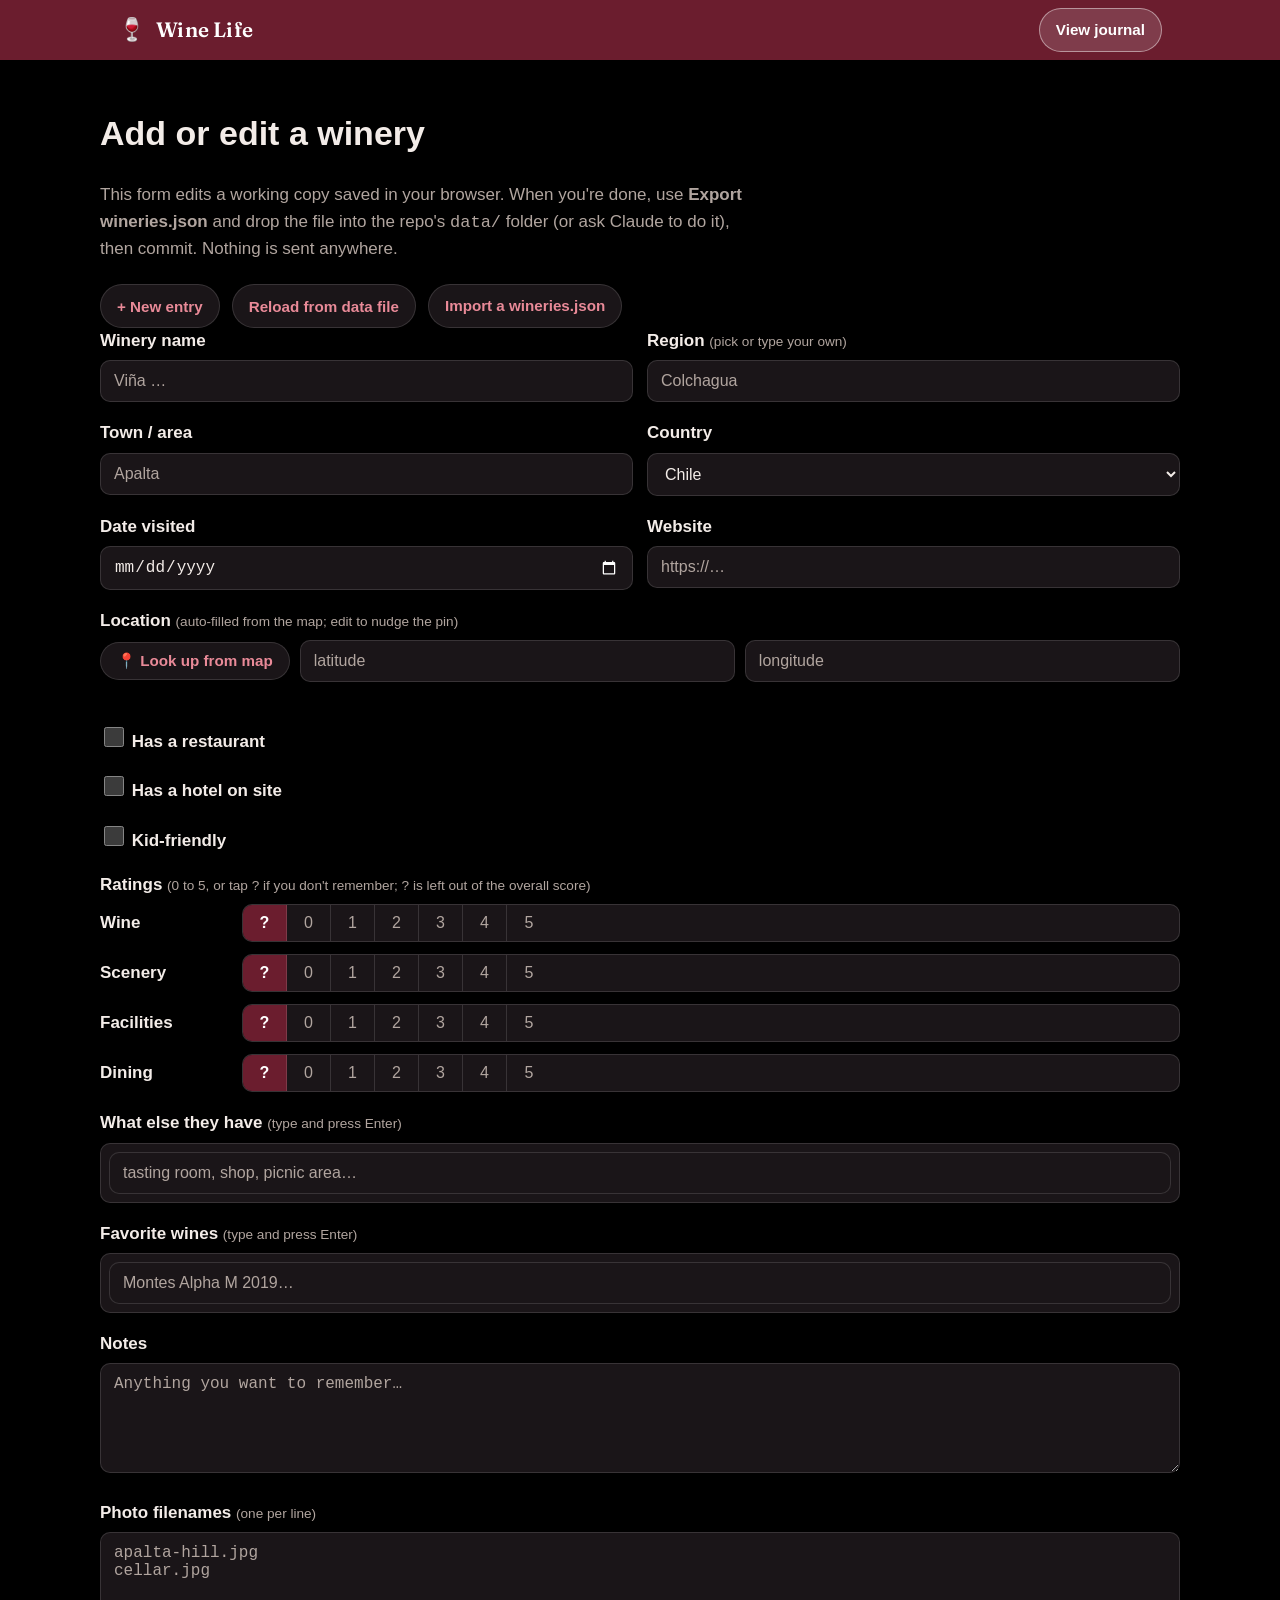
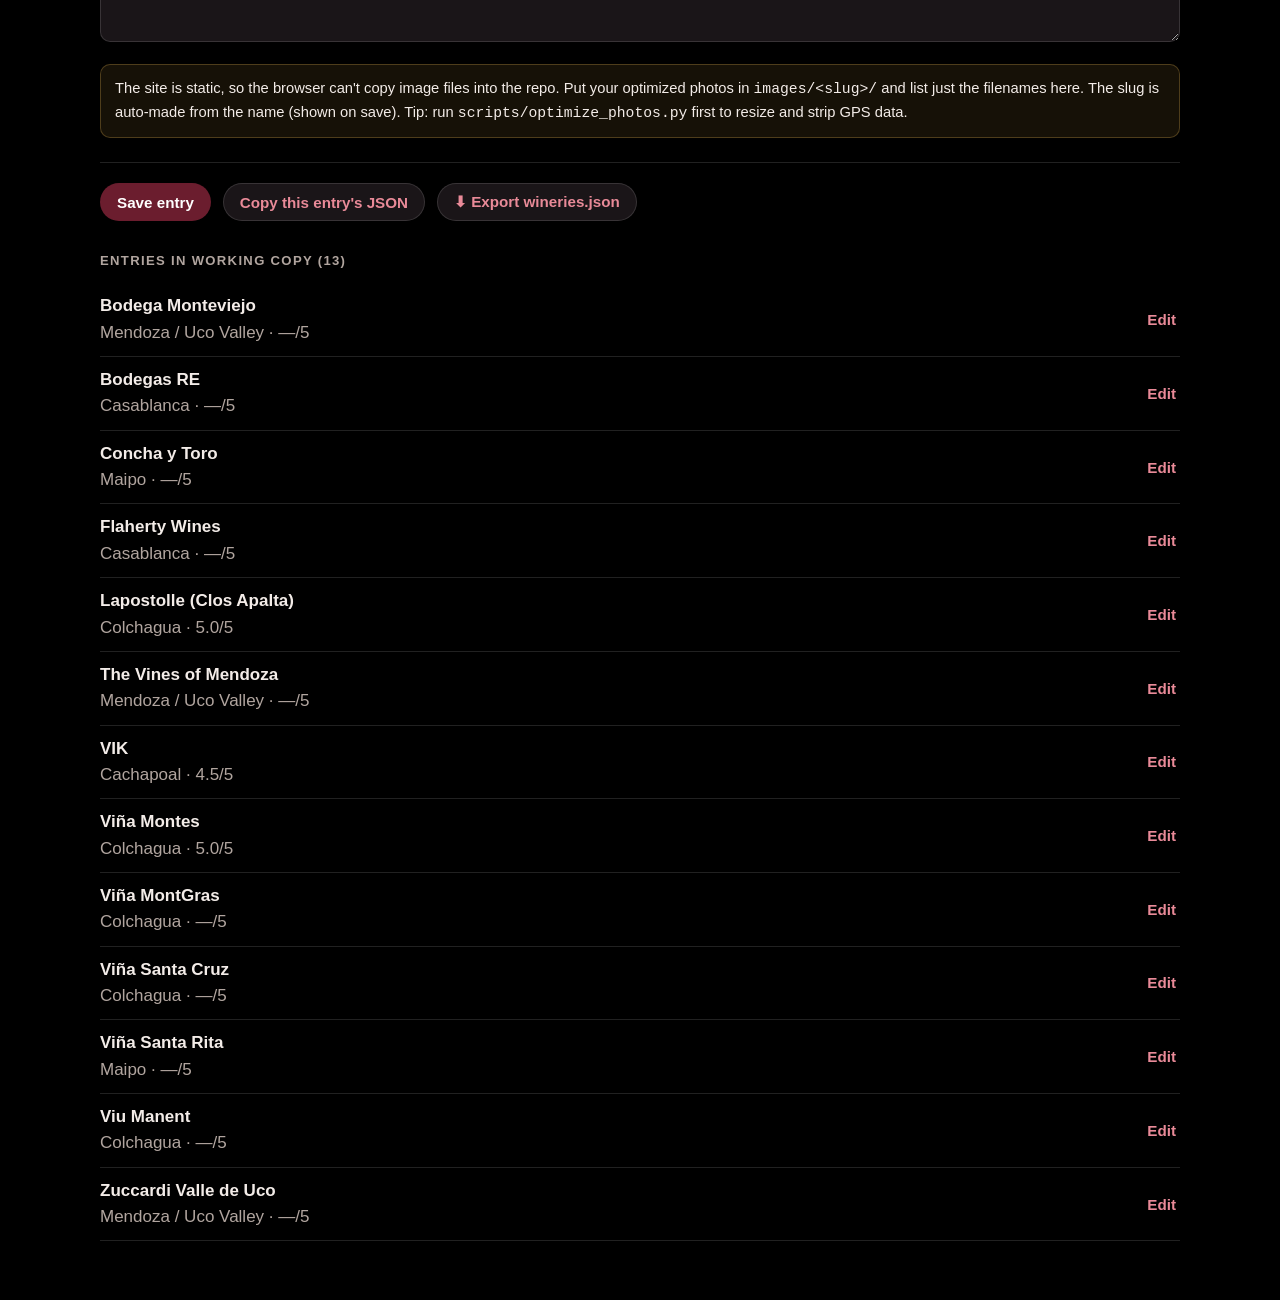
==== commit 692737cb: "Make kid-friendly a yes/no attribute, not a rated axis Ratings drop to 4 axes (wine, scenery, facili" ====
--- a/editor.html
+++ b/editor.html
@@ -98,6 +98,10 @@
       </div>
 
       <div class="field">
+        <label class="toggle"><input id="f-kid-friendly" type="checkbox" /> Kid-friendly</label>
+      </div>
+
+      <div class="field">
         <label>Ratings <span class="hint">(0 to 5, or tap ? if you don't remember; ? is left out of the overall score)</span></label>
         <div id="ratings"></div>
       </div>
